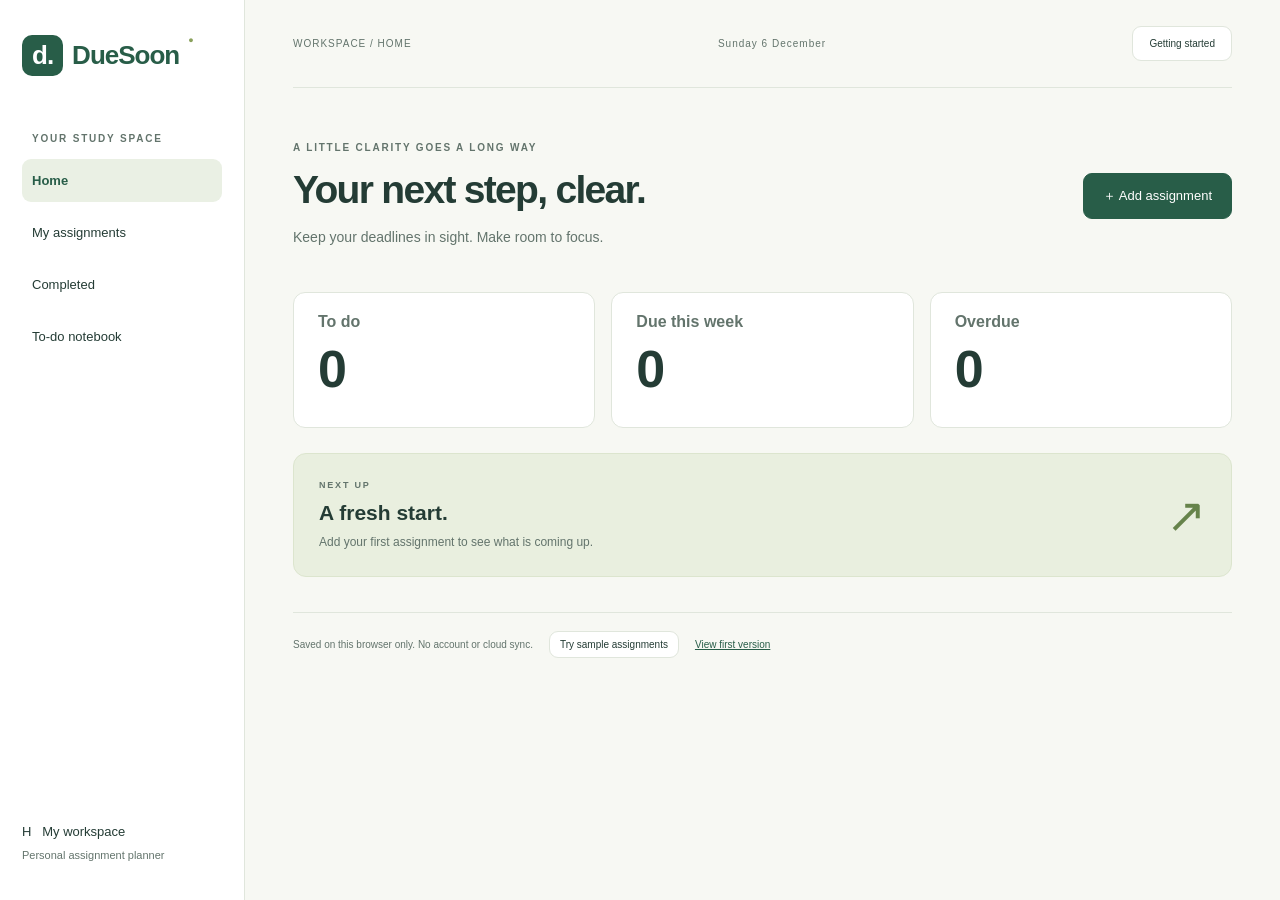
==== v3/index.html @ 5064c33e "Publish feedback-based DueSoon v3 with calendar filters and a personal notebook" ====
<!doctype html><html lang="en"><head><meta charset="UTF-8"><meta name="viewport" content="width=device-width,initial-scale=1"><title>DueSoon v3 · Assignment planner</title><style>:root{--ink:#243c35;--muted:#63746c;--green:#285d48;--line:#e0e6dc}*{box-sizing:border-box}body{margin:0;font-family:Inter,Segoe UI,Arial,sans-serif;background:#f7f8f3;color:var(--ink)}button,input,select{font:inherit}button{cursor:pointer;border:1px solid var(--line);background:#fff;color:var(--ink);padding:11px 16px;border-radius:9px}button:hover{background:#edf2e8}button:focus-visible,a:focus-visible,input:focus-visible,select:focus-visible{outline:3px solid #b4812a;outline-offset:3px}a{color:var(--green)}aside{position:fixed;inset:0 auto 0 0;width:245px;background:white;border-right:1px solid var(--line);padding:35px 22px;display:flex;flex-direction:column}.brand{display:flex;align-items:center;gap:9px;text-decoration:none;font-size:26px;font-weight:750;letter-spacing:-1px}.brand b{background:var(--green);color:white;border-radius:10px;padding:5px 10px}.brand span{font-size:9px;color:#8aa15c;align-self:flex-start}.eyebrow{font-size:10px;letter-spacing:1.8px;font-weight:750;color:var(--muted)}aside>.eyebrow{margin:55px 0 12px 10px}nav{display:grid;gap:9px}nav button{text-align:left;border:0;padding:14px 10px;font-size:13px}nav button.selected{background:#eaf0e4;color:var(--green);font-weight:650}.profile{margin-top:auto;font-size:13px}small{display:block;color:var(--muted);font-size:11px;line-height:1.6}.profile small{margin-top:8px}main{margin-left:245px;padding:0 48px 28px;max-width:1500px}header{height:88px;display:flex;align-items:center;justify-content:space-between;border-bottom:1px solid var(--line);font-size:10px;letter-spacing:1px;color:var(--muted)}.intro{display:flex;align-items:center;justify-content:space-between;margin:42px 0 30px;gap:20px}h1{font-size:39px;letter-spacing:-1.7px;font-weight:600;margin:12px 0}p{color:var(--muted);line-height:1.6;font-size:14px}.primary{background:var(--green);color:white;border-color:var(--green);font-size:13px;padding:13px 19px}.primary:hover{background:#194733}.stats{display:grid;grid-template-columns:repeat(3,1fr);gap:16px}.stats article{background:#fff;border:1px solid var(--line);border-radius:12px;padding:20px 24px;font-size:12px;color:var(--muted)}.stats strong{display:block;font-size:34px;font-weight:550;margin:8px 0;color:var(--ink)}.focus{margin:25px 0 35px;background:#e9efdf;border:1px solid #dce5ce;border-radius:13px;display:flex;align-items:center;justify-content:space-between;padding:20px 25px;gap:20px}.focus h2{font-size:21px;margin:8px 0;overflow-wrap:anywhere}.focus p{margin:4px 0;font-size:12px}.focus .eyebrow{font-size:9px}.focus>span{font-size:48px;font-weight:200;color:#66834b}.section-head{display:flex;align-items:center;justify-content:space-between;gap:20px}.section-head h2{font-size:20px;margin:0}.section-head p{font-size:12px;margin:7px 0 0}.section-head input{width:225px;border:1px solid var(--line);background:white;border-radius:9px;padding:12px;font-size:12px}.filters{display:flex;justify-content:space-between;align-items:center;margin:23px 0 12px;font-size:11px;color:var(--muted)}select{background:transparent;border:1px solid var(--line);padding:7px;border-radius:6px;margin-left:8px;font-size:12px}.task{background:white;border:1px solid var(--line);border-radius:10px;margin-bottom:10px;padding:18px;display:flex;align-items:center;gap:15px}.task input{width:19px;height:19px;accent-color:var(--green);cursor:pointer;flex-shrink:0}.task-info{flex:1;min-width:0}.task h3{font-size:14px;margin:0 0 6px;font-weight:600;overflow-wrap:anywhere}.task.done h3{text-decoration:line-through;color:var(--muted)}.task-meta{display:flex;gap:12px;flex-wrap:wrap;font-size:11px;color:var(--muted)}.badge{font-size:10px;border-radius:5px;padding:5px 8px;background:#eef1ea;white-space:nowrap}.badge.overdue{background:#fcece4;color:#9a4027}.badge.soon{background:#f5efd6;color:#746020}.actions{display:flex;gap:5px}.actions button{font-size:11px;padding:7px 9px;border:0;background:transparent}.actions button:hover{background:#eaf0e4}footer{display:flex;flex-wrap:wrap;align-items:center;gap:16px;border-top:1px solid var(--line);margin-top:32px;padding-top:18px;color:var(--muted);font-size:10px}footer button{font-size:10px;padding:7px 10px}.empty{text-align:center;border:1px dashed #c7d1c0;border-radius:12px;padding:35px 20px}.empty h3{font-size:18px}.empty p{font-size:13px}.empty-icon{font-size:32px}dialog{border:1px solid var(--line);border-radius:16px;padding:28px;width:470px;max-width:calc(100% - 24px);color:var(--ink)}dialog::backdrop{background:#18382a65;backdrop-filter:blur(3px)}.dialog-head{display:flex;justify-content:space-between;align-items:center;margin-bottom:20px}.dialog-head h2{margin:4px 0}.dialog-head .eyebrow{margin:0}.dialog-head button{border:0;font-size:24px;padding:4px 10px}form>label{display:block;margin:16px 0;font-size:12px;font-weight:600}form input{display:block;width:100%;border:1px solid #b5c2b1;border-radius:8px;padding:12px;margin-top:8px;color:var(--ink);background:white}.help{font-size:11px}.dialog-actions{display:flex;justify-content:flex-end;gap:10px;margin-top:24px}#form-error,#storage-warning{font-size:12px;color:#a23b20}#notice{position:fixed;bottom:25px;left:50%;transform:translateX(-50%);padding:14px 20px;background:#203e31;color:white;border-radius:10px;box-shadow:0 6px 25px #203e3130;max-width:90%;font-size:13px;z-index:5}#notice button{margin-left:15px;padding:6px 10px;font-size:12px}#notice[hidden]{display:none}
@media(max-width:1000px){aside{width:205px;padding:30px 15px}main{margin-left:205px;padding:0 25px 25px}h1{font-size:32px}.task{flex-wrap:wrap}.actions{margin-left:auto}}@media(max-width:720px){aside{position:static;width:auto;padding:18px 20px;border-right:0;border-bottom:1px solid var(--line)}.brand{font-size:22px}aside>.eyebrow,.profile{display:none}nav{display:flex;gap:4px;margin-top:18px}nav button{font-size:11px;padding:10px 8px;flex:1}main{margin:0;padding:0 18px 25px}header{height:55px;font-size:8px}.intro{align-items:flex-start;flex-direction:column;margin:27px 0 22px;gap:6px}h1{font-size:32px}.intro>div>p:last-child{font-size:12px}.stats{gap:7px}.stats article{padding:15px 11px;font-size:10px}.stats small{font-size:9px}.stats strong{font-size:27px}.focus{padding:17px;margin:20px 0 27px}.section-head{flex-direction:column;align-items:stretch;gap:14px}.section-head input{width:100%}.task{padding:13px;gap:10px}.task-info{flex-basis:65%}.task .badge{margin-left:29px}.task h3{font-size:13px}footer{font-size:9px;gap:10px}}

.stats article {font-size: 1rem; font-weight: 600}
.stats strong {font-size: clamp(2.5rem, 5vw, 3.25rem)}
#guide li {margin: 14px 0; line-height: 1.5}
#guide ol {padding-left: 22px}
.delete-action {background: #87392c; color: white}
.delete-action:hover {background: #702a20}

main.show-detail > :not(#detail-page):not(#storage-warning){display:none}
#detail-page{max-width:800px;margin:42px auto}
.back-link{display:inline-block;margin-bottom:32px}
.detail-panel{background:white;border:1px solid var(--line);border-radius:14px;padding:clamp(16px,4vw,32px)}
.detail-panel label{display:block;font-weight:650;margin:12px 0 8px}
.detail-panel select{margin:0 0 18px;padding:10px}
.detail-panel textarea{box-sizing:border-box;width:100%;padding:14px;font:inherit;color:var(--ink);border:1px solid #a7b8ac;border-radius:8px;resize:vertical}
.detail-panel p{font-size:12px}
.task{cursor:pointer}.assignment-link{color:inherit;text-decoration:none}.task:hover .assignment-link,.assignment-link:focus-visible{text-decoration:underline}
.progress-label{font-weight:600;color:var(--green)}

.progress-label {display:inline-flex;align-items:center;border-radius:6px;background:#edf0ed;color:#35453a;padding:3px 8px}
.progress-label.in-progress {background:#e0edff;color:#244e7c}
.progress-label.completed {background:#daefdf;color:#225838}
.task-meta {align-items:center}
[hidden]{display:none!important}#assignments-page,#notebook{margin:32px 0}.filters{flex-wrap:wrap;gap:12px}#notebook{max-width:850px}#scratchpad{line-height:1.75}.stats article{min-width:0}@media(max-width:720px){nav{display:grid;grid-template-columns:1fr 1fr}} </style></head><body>
<aside><a class="brand" href="#home"><b>d.</b> DueSoon<span>●</span></a><p class="eyebrow">YOUR STUDY SPACE</p><nav aria-label="Workspace"><button data-view="home">Home</button><button data-view="active">My assignments</button><button data-view="done">Completed</button><button data-view="notes">To-do notebook</button></nav><div class="profile">H &nbsp; My workspace<small>Personal assignment planner</small></div></aside>
<main><header><span id="breadcrumb">WORKSPACE / HOME</span><span id="today"></span><button type="button" id="guide-open">Getting started</button></header><section class="intro"><div><p class="eyebrow">A LITTLE CLARITY GOES A LONG WAY</p><h1>Your next step, clear.</h1><p>Keep your deadlines in sight. Make room to focus.</p></div><button class="primary" id="add">＋ Add assignment</button></section>
<section class="stats"><article>To do<strong id="active-count">0</strong></article><article>Due this week<strong id="week-count">0</strong></article><article>Overdue<strong id="late-count">0</strong></article></section>
<section class="focus"><div><p class="eyebrow">NEXT UP</p><h2 id="next-title">A fresh start.</h2><p id="next-detail"></p></div><span aria-hidden="true">↗</span></section>
<section id="assignments-page"><div class="section-head"><div><h2 id="list-heading">My assignments</h2><p id="list-caption">Sorted by deadline, earliest first.</p></div><input type="search" id="search" aria-label="Search assignments" placeholder="Search assignments…"></div><div class="filters"><label id="period-control">Due date <select id="period"><option value="all">All dates</option><option value="week">This week</option><option value="month">This month</option><option value="year">This year</option></select></label><label>Course <select id="course-filter"><option value="">All courses</option></select></label><span id="result-count"></span></div><div id="list"></div></section>
<section id="notebook" hidden><p class="eyebrow">PERSONAL WORKSPACE</p><h1>To-do notebook</h1><div class="detail-panel"><label for="scratchpad">My notes</label><textarea rows="12" id="scratchpad" placeholder="Write a to-do, an idea or a reminder…"></textarea><p role="status" id="note-state">Saved in this browser as you type.</p></div></section><section id="detail-page" hidden aria-labelledby="detail-heading">
  <a href="#active" class="back-link">← Back to assignments</a>
  <p class="eyebrow">ASSIGNMENT DETAILS</p>
  <h1 id="detail-heading" tabindex="-1"></h1>
  <p id="detail-context"></p>
  <div class="detail-panel">
    <label for="detail-status">Progress status</label>
    <select id="detail-status">
      <option value="not-started">Not started</option>
      <option value="in-progress">In progress</option>
      <option value="completed">Completed</option>
    </select>
    <label for="detail-notes">Assignment details</label>
    <textarea id="detail-notes" rows="8" placeholder="Write your notes, assignment requirements or useful links here."></textarea>
    <p id="detail-saved" role="status">Changes are saved on this browser.</p>
  </div>
</section>
<footer><span>Saved on this browser only. No account or cloud sync.</span><button id="demo">Try sample assignments</button><a href="https://yumiut.github.io/duesoon/v1/">View first version</a></footer><p id="storage-warning" role="alert" hidden></p></main>
<dialog id="guide" aria-labelledby="guide-title">
<h2 id="guide-title">Getting started</h2>
<ol><li><strong>Add an assignment.</strong> Choose Add assignment and enter its title, course and due date.</li>
<li><strong>Find your next deadline.</strong> My assignments lists unfinished work in deadline order. Use search or the course filter to narrow the list.</li>
<li><strong>Finish or correct a task.</strong> Open My assignments and filter by course, this week (Monday to Sunday), month or year. Use To-do notebook for personal notes. Select an assignment to write notes or set its progress. Tick its checkbox to move it to Completed. Use Edit to correct it, or uncheck it in Completed to reopen it.</li></ol>
<button id="guide-close" type="button">Got it</button></dialog>
<dialog id="delete-dialog" aria-labelledby="delete-title" aria-describedby="delete-summary">
<h2 id="delete-title">Delete assignment?</h2><p id="delete-summary"></p>
<form method="dialog" class="dialog-actions"><button value="cancel" autofocus>Keep assignment</button><button value="delete" class="delete-action">Delete assignment</button></form></dialog>
<dialog id="editor" aria-labelledby="dialog-title"><form id="task-form"><div class="dialog-head"><div><p class="eyebrow">MAKE A LITTLE PLAN</p><h2 id="dialog-title">Add assignment</h2></div><button id="close" type="button" aria-label="Close">×</button></div><label>Assignment title<input id="title" required maxlength="100" placeholder="e.g. Interface redesign"></label><label>Course<input id="course" required maxlength="60" list="courses" placeholder="e.g. GUI Design"></label><datalist id="courses"></datalist><label>Due date<input id="due" type="date" required min="2000-01-01" max="2100-12-31"></label><p class="help">Dates use your device's local calendar. A task becomes overdue the next day. Past dates are allowed for catch-up work.</p><p id="form-error" role="alert"></p><div class="dialog-actions"><button id="cancel" type="button">Cancel</button><button type="submit" class="primary">Save assignment</button></div></form></dialog>
<div id="notice" role="status" aria-live="polite" hidden><span id="notice-text"></span><button id="undo" hidden>Undo delete</button><button id="dismiss" aria-label="Dismiss message">×</button></div><script>'use strict';
const $=s=>document.querySelector(s),KEY='duesoon-v2';let tasks=[],view='active',editing=null,removed=null;
const dateString=d=>`${d.getFullYear()}-${String(d.getMonth()+1).padStart(2,'0')}-${String(d.getDate()).padStart(2,'0')}`;
const today=()=>dateString(new Date());
const daysUntil=s=>{const a=s.split('-').map(Number),b=today().split('-').map(Number);return Math.round((Date.UTC(a[0],a[1]-1,a[2])-Date.UTC(b[0],b[1]-1,b[2]))/86400000)};
const validDate=s=>/^\d{4}-\d{2}-\d{2}$/.test(s)&&s>='2000-01-01'&&s<='2100-12-31'&&dateString(new Date(s+'T12:00:00'))===s;
const validTask=t=>t&&typeof t.id==='string'&&typeof t.title==='string'&&t.title.trim()&&t.title.length<=100&&typeof t.course==='string'&&t.course.trim()&&t.course.length<=60&&typeof t.done==='boolean'&&validDate(t.due);
function storageWarning(){const p=$('#storage-warning');p.hidden=false;p.textContent='Browser storage is unavailable or contains unreadable data. Changes may last only for this session. Keep a separate copy of important deadlines.'}
try{const raw=localStorage.getItem(KEY);if(raw){const value=JSON.parse(raw);if(!Array.isArray(value)||!value.every(validTask))throw Error('Invalid data');tasks=value}}catch{storageWarning()}
function save(){try{localStorage.setItem(KEY,JSON.stringify(tasks))}catch{storageWarning()}}
function tell(message,undo=false){$('#notice-text').textContent=message;$('#notice').hidden=false;$('#undo').hidden=!undo}
function el(tag,cls,text){const e=document.createElement(tag);if(cls)e.className=cls;if(text!==undefined)e.textContent=text;return e}
const longDate=s=>new Date(s+'T12:00:00').toLocaleDateString('en-GB',{day:'numeric',month:'short',year:'numeric'});
function dueLabel(t){const n=daysUntil(t.due);return t.done?'Completed':n<0?`${Math.abs(n)} day${n===-1?'':'s'} overdue`:n===0?'Due today':n===1?'Due tomorrow':`Due in ${n} days`}
function render(){
 $('#today').textContent=new Date().toLocaleDateString('en-GB',{weekday:'long',day:'numeric',month:'long'});
 const active=tasks.filter(t=>!t.done),week=active.filter(t=>matchesPeriod(t.due,'week'));
 $('#active-count').textContent=active.length;$('#week-count').textContent=week.length;$('#late-count').textContent=active.filter(t=>daysUntil(t.due)<0).length;
 const next=[...active].sort((a,b)=>a.due.localeCompare(b.due))[0];$('#next-title').textContent=next?next.title:tasks.length?'All caught up.':'A fresh start.';$('#next-detail').textContent=next?`${next.course} · ${dueLabel(next)} · ${longDate(next.due)}`:tasks.length?'Your completed work is waiting in the Completed view.':'Add your first assignment to see what is coming up.';
 const cf=$('#course-filter'),selected=cf.value,courses=[...new Set(tasks.map(t=>t.course))].sort();cf.replaceChildren(new Option('All courses',''));$('#courses').replaceChildren();for(const c of courses){cf.add(new Option(c,c));$('#courses').append(new Option(c,c))}cf.value=courses.includes(selected)?selected:'';
 const q=$('#search').value.trim().toLowerCase();const visible=tasks.filter(t=>(view==='done'?t.done:!t.done && matchesPeriod(t.due,$('#period').value))&&(!cf.value||t.course===cf.value)&&`${t.title} ${t.course}`.toLowerCase().includes(q)).sort((a,b)=>a.due.localeCompare(b.due));
 $('#list-heading').textContent=view==='done'?'Completed assignments':'My assignments';
 $('#list-caption').textContent=view==='active'&&$('#period').value==='week'?'Monday through Sunday, earliest deadline first.':'Sorted by deadline, earliest first.';
 $('#result-count').textContent=`${visible.length} assignment${visible.length===1?'':'s'}`;
 const list=$('#list');list.replaceChildren();for(const t of visible){const row=el('article','task'+(t.done?' done':''));const check=el('input');check.type='checkbox';check.checked=t.done;check.setAttribute('aria-label',`${t.done?'Reopen':'Complete'} ${t.title}`);check.addEventListener('change',()=>{t.done=check.checked;t.progress=t.done?"completed":"not-started";save();render();tell(t.done?'Assignment completed. Find it in Completed.':'Assignment reopened.')});const info=el('div','task-info');info.append(detailHeading(t));const meta=el('div','task-meta');meta.append(el('span','',t.course),el('span','',longDate(t.due)),el('span','progress-label '+progressOf(t),'Progress: '+progressLabel(t)));info.append(meta);const n=daysUntil(t.due);const badge=el('span','badge'+(!t.done&&n<0?' overdue':!t.done&&n<=2?' soon':''),dueLabel(t));const actions=el('div','actions');for(const [label,fn] of [['Edit',()=>openEditor(t)],['Delete',()=>askToDelete(t)]]){const b=el('button','',label);b.setAttribute('aria-label',`${label} ${t.title}`);b.onclick=fn;actions.append(b)}row.append(check,info,badge,actions);list.append(row)}
 if(!visible.length){const e=el('div','empty');e.append(el('div','empty-icon','◫'),el('h3','',q||cf.value||(view==='active'&&$('#period').value!=='all')?'No matching assignments':view==='done'?'Small wins will live here':'Make room for your first task'),el('p','',q||cf.value||(view==='active'&&$('#period').value!=='all')?'Try a different date range, course or search.':view==='done'?'Mark an assignment complete to move it here.':'Add a course, a title and a date. Start there.'));if(view==='active'&&!q&&!cf.value){const b=el('button','primary','＋ Add assignment');b.onclick=()=>openEditor();e.append(b)}list.append(e)}
 $('#demo').hidden=tasks.length>0;
}
function openEditor(t){editing=t?t.id:null;$('#task-form').reset();$('#dialog-title').textContent=t?'Edit assignment':'Add assignment';$('#form-error').textContent='';if(t){$('#title').value=t.title;$('#course').value=t.course;$('#due').value=t.due}$('#editor').showModal();$('#title').focus()}
$('#add').onclick=()=>openEditor();$('#close').onclick=$('#cancel').onclick=()=>$('#editor').close();
$('#task-form').onsubmit=e=>{e.preventDefault();const title=$('#title').value.trim(),course=$('#course').value.trim(),due=$('#due').value;if(!title||!course||!validDate(due)){$('#form-error').textContent='Enter a title, a course and a valid date between 2000 and 2100.';return}if(editing){Object.assign(tasks.find(t=>t.id===editing),{title,course,due})}else tasks.push({id:crypto.randomUUID(),title,course,due,done:false});save();$('#editor').close();view=editing&&tasks.find(t=>t.id===editing)?.done?'done':'active';$('#period').value='all';location.hash=view;$('#search').value='';$('#course-filter').value='';updateNav();render();tell(editing?'Assignment updated.':'Assignment added and saved on this browser.')};
function updateNav(){document.querySelectorAll('[data-view]').forEach(b=>{b.classList.toggle('selected',b.dataset.view===view);b.setAttribute('aria-pressed',String(b.dataset.view===view))})}
 document.querySelectorAll('[data-view]').forEach(b=>b.onclick=()=>{location.hash=b.dataset.view});$('#search').oninput=render;$('#course-filter').onchange=render;
$('#undo').onclick=()=>{if(removed){tasks.splice(Math.min(removed.index,tasks.length),0,removed.task);removed=null;save();render();tell('Assignment restored.')}};
$('#demo').onclick=()=>{if(tasks.length)return;const date=n=>{const d=new Date();d.setDate(d.getDate()+n);return dateString(d)};tasks=[['Interface redesign','GUI Design',1,false],['Reading reflection','Academic Writing',4,false],['Practice exercises','Mathematics',-2,false],['Project outline','Software Engineering',7,false],['Research notes','GUI Design',-1,true]].map(([title,course,n,done])=>({id:crypto.randomUUID(),title,course,due:date(n),done}));save();render();tell('Sample assignments added. These are fictional examples you can edit or delete.')};
window.addEventListener('focus',render);setInterval(render,60000);updateNav();render();

$('#dismiss').onclick=()=>{$('#notice').hidden=true};

let deletionCandidate = null;
function askToDelete(task) {
  deletionCandidate = task;
  const dialog = $('#delete-dialog');
  dialog.returnValue = '';
  $('#delete-summary').textContent = 'Remove “' + task.title + '” from ' + task.course + '?';
  dialog.showModal();
}
$('#delete-dialog').addEventListener('close', () => {
  const task = deletionCandidate;
  deletionCandidate = null;
  if (!task || $('#delete-dialog').returnValue !== 'delete') return;
  removed = {task: {...task}, index: tasks.indexOf(task)};
  tasks = tasks.filter(item => item.id !== task.id);
  save();
  render();
  tell('Assignment deleted.', true);
});
$('#guide-open').onclick = () => $('#guide').showModal();
$('#guide-close').onclick = () => $('#guide').close();
function progressOf(task) {
  if (task.done) return 'completed';
  return task.progress === 'in-progress' ? 'in-progress' : 'not-started';
}

function progressLabel(task) {
  return {'not-started':'Not started', 'in-progress':'In progress', completed:'Completed'}[progressOf(task)];
}

function detailUrl(task) {
  return '#assignment/' + encodeURIComponent(task.id);
}

function detailHeading(task) {
  const heading = el('h3');
  const link = el('a', 'assignment-link', task.title);
  link.href = detailUrl(task);
  heading.append(link);
  return heading;
}

let openTask = null;
function showRoute() {
  const detailRoute = location.hash.startsWith('#assignment/');
  const route = location.hash.slice(1);
  if (!detailRoute) view = ['home','active','done','notes'].includes(route) ? route : 'home';
  openTask = detailRoute ? tasks.find(task => detailUrl(task) === location.hash) : null;
  const detailPage = $('#detail-page');
  detailPage.hidden = !openTask;
  const pageName = openTask ? 'detail' : view;
  document.querySelectorAll('.intro,.stats,.focus').forEach(section => section.hidden = pageName !== 'home');
  $('#assignments-page').hidden = !['active','done'].includes(pageName);
  $('#notebook').hidden = pageName !== 'notes';
  $('#period-control').hidden = pageName !== 'active';
  $('.back-link').href = view === 'done' ? '#done' : '#active';
  $('#breadcrumb').textContent = 'WORKSPACE / ' + ({home:'HOME',active:'MY ASSIGNMENTS',done:'COMPLETED',notes:'TO-DO NOTEBOOK',detail:'ASSIGNMENT DETAILS'}[pageName]);
  updateNav();
  window.scrollTo(0,0);
  document.querySelector('main').classList.toggle('show-detail', Boolean(openTask));
  if (!openTask) {
    if (detailRoute) tell('This assignment is unavailable in this browser.');
    render();
    return;
  }
  $('#notice').hidden = true;
  $('#detail-heading').textContent = openTask.title;
  $('#detail-context').textContent = openTask.course + ' · Due ' + longDate(openTask.due);
  $('#detail-status').value = progressOf(openTask);
  $('#detail-notes').value = openTask.notes || '';
  $('#detail-saved').textContent = 'Changes are saved on this browser.';
  $('#detail-heading').focus();
  window.scrollTo(0, 0);
}

function persistDetails() {
  save();
  $('#detail-saved').textContent = $('#storage-warning').hidden
    ? 'Saved on this browser.' : 'Browser storage is unavailable. Copy your notes before closing.';
}

$('#detail-notes').addEventListener('input', () => {
  openTask.notes = $('#detail-notes').value;
  persistDetails();
});
$('#detail-status').addEventListener('change', () => {
  openTask.progress = $('#detail-status').value;
  openTask.done = openTask.progress === 'completed';
  persistDetails();
  render();
});
$('#list').addEventListener('click', event => {
  if (event.target.closest('input, button, a')) return;
  const link = event.target.closest('.task')?.querySelector('.assignment-link');
  if (link) location.hash = link.hash;
});
window.addEventListener('hashchange', showRoute);
showRoute();

let visibleView = openTask ? location.hash : view;
function animateNavigation() {
  const destination = openTask ? location.hash : view;
  if (visibleView === destination) return;
  const fromDetails = visibleView.startsWith('#assignment/');
  visibleView = destination;
  if (window.matchMedia('(prefers-reduced-motion: reduce)').matches) return;
  const surface = openTask ? $('#detail-page') : view === 'home' ? $('.intro') : view === 'notes' ? $('#notebook') : $('#assignments-page');
  surface.animate(
    [{opacity: 0.4, transform: 'translateY(6px)'}, {opacity: 1, transform: 'translateY(0)'}],
    {duration: 180, easing: 'ease-out'}
  );
}
window.addEventListener('hashchange', animateNavigation);


function matchesPeriod(due, period, reference = new Date()) {
  const current = dateString(reference);
  if (period === 'year') return due.slice(0,4) === current.slice(0,4);
  if (period === 'month') return due.slice(0,7) === current.slice(0,7);
  if (period !== 'week') return true;
  const monday = new Date(reference);
  monday.setDate(reference.getDate() - (reference.getDay()+6)%7);
  const sunday = new Date(monday);
  sunday.setDate(monday.getDate()+6);
  return due >= dateString(monday) && due <= dateString(sunday);
}
$('#period').onchange = render;
const notebookKey = 'duesoon-personal-notebook';
try {
  $('#scratchpad').value = localStorage.getItem(notebookKey) || '';
} catch {
  $('#note-state').textContent = 'Storage is unavailable. Copy your notes before leaving.';
}
$('#scratchpad').addEventListener('input', event => {
  try {
    localStorage.setItem(notebookKey, event.target.value);
    $('#note-state').textContent = 'Saved on this browser.';
  } catch {
    $('#note-state').textContent = 'Unable to save. Copy your notes before leaving.';
  }
});
</script></body></html>
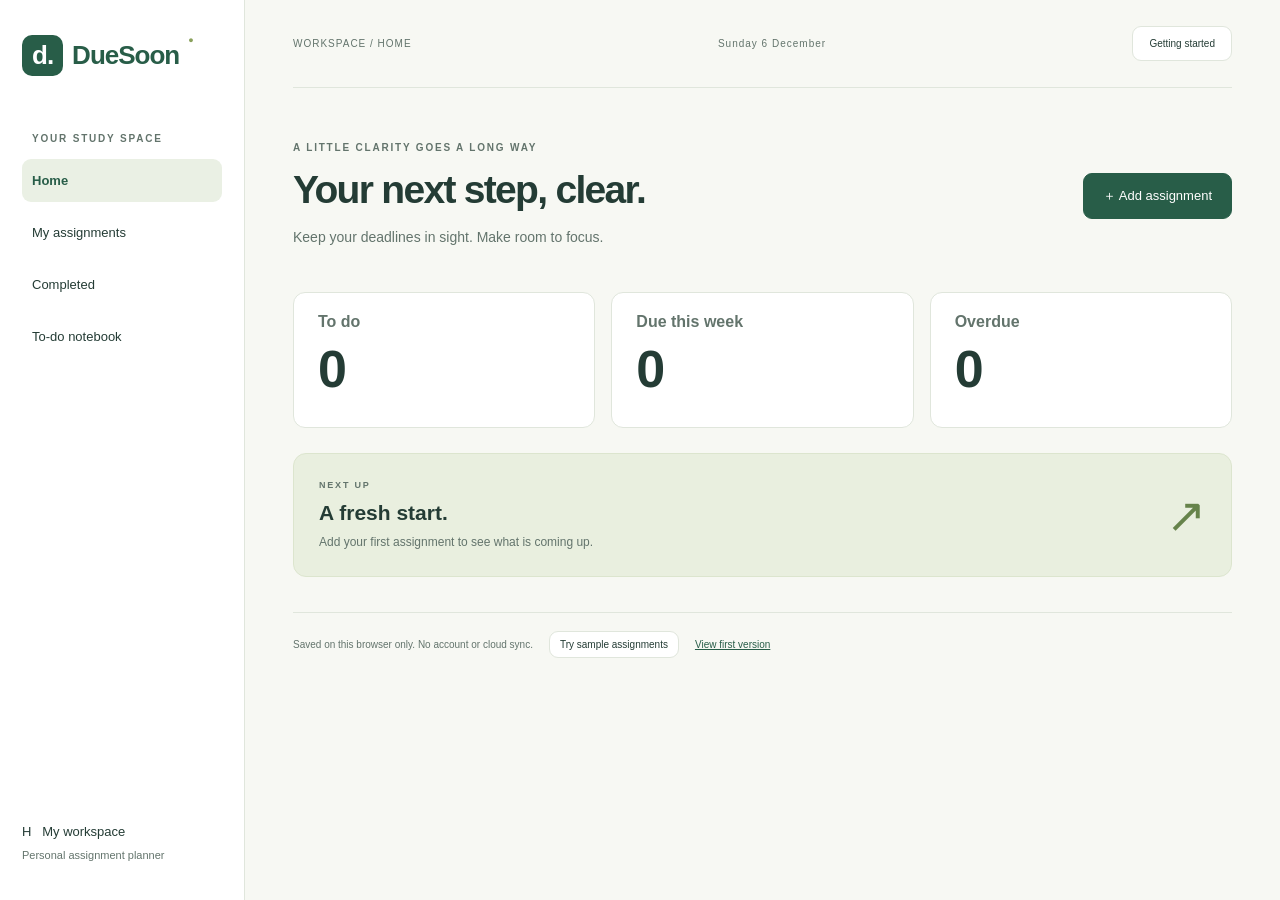
==== commit 929d3052: "Link Next up to My assignments and clarify delete prompt" ====
--- a/v3/index.html
+++ b/v3/index.html
@@ -23,11 +23,11 @@
 .progress-label.in-progress {background:#e0edff;color:#244e7c}
 .progress-label.completed {background:#daefdf;color:#225838}
 .task-meta {align-items:center}
-[hidden]{display:none!important}#assignments-page,#notebook{margin:32px 0}.filters{flex-wrap:wrap;gap:12px}#notebook{max-width:850px}#scratchpad{line-height:1.75}.stats article{min-width:0}@media(max-width:720px){nav{display:grid;grid-template-columns:1fr 1fr}} </style></head><body>
+[hidden]{display:none!important}#assignments-page,#notebook{margin:32px 0}.filters{flex-wrap:wrap;gap:12px}#notebook{max-width:850px}#scratchpad{line-height:1.75}.stats article{min-width:0}@media(max-width:720px){nav{display:grid;grid-template-columns:1fr 1fr}} .focus{text-decoration:none;color:var(--ink)}.focus:hover{border-color:#80996a}.focus:focus-visible{outline:3px solid #b4812a;outline-offset:3px}</style></head><body>
 <aside><a class="brand" href="#home"><b>d.</b> DueSoon<span>●</span></a><p class="eyebrow">YOUR STUDY SPACE</p><nav aria-label="Workspace"><button data-view="home">Home</button><button data-view="active">My assignments</button><button data-view="done">Completed</button><button data-view="notes">To-do notebook</button></nav><div class="profile">H &nbsp; My workspace<small>Personal assignment planner</small></div></aside>
 <main><header><span id="breadcrumb">WORKSPACE / HOME</span><span id="today"></span><button type="button" id="guide-open">Getting started</button></header><section class="intro"><div><p class="eyebrow">A LITTLE CLARITY GOES A LONG WAY</p><h1>Your next step, clear.</h1><p>Keep your deadlines in sight. Make room to focus.</p></div><button class="primary" id="add">＋ Add assignment</button></section>
 <section class="stats"><article>To do<strong id="active-count">0</strong></article><article>Due this week<strong id="week-count">0</strong></article><article>Overdue<strong id="late-count">0</strong></article></section>
-<section class="focus"><div><p class="eyebrow">NEXT UP</p><h2 id="next-title">A fresh start.</h2><p id="next-detail"></p></div><span aria-hidden="true">↗</span></section>
+<a class="focus" href="#active" aria-label="Next up: open My assignments"><div><p class="eyebrow">NEXT UP</p><h2 id="next-title">A fresh start.</h2><p id="next-detail"></p></div><span aria-hidden="true">↗</span></a>
 <section id="assignments-page"><div class="section-head"><div><h2 id="list-heading">My assignments</h2><p id="list-caption">Sorted by deadline, earliest first.</p></div><input type="search" id="search" aria-label="Search assignments" placeholder="Search assignments…"></div><div class="filters"><label id="period-control">Due date <select id="period"><option value="all">All dates</option><option value="week">This week</option><option value="month">This month</option><option value="year">This year</option></select></label><label>Course <select id="course-filter"><option value="">All courses</option></select></label><span id="result-count"></span></div><div id="list"></div></section>
 <section id="notebook" hidden><p class="eyebrow">PERSONAL WORKSPACE</p><h1>To-do notebook</h1><div class="detail-panel"><label for="scratchpad">My notes</label><textarea rows="12" id="scratchpad" placeholder="Write a to-do, an idea or a reminder…"></textarea><p role="status" id="note-state">Saved in this browser as you type.</p></div></section><section id="detail-page" hidden aria-labelledby="detail-heading">
   <a href="#active" class="back-link">← Back to assignments</a>
@@ -54,7 +54,7 @@
 <li><strong>Finish or correct a task.</strong> Open My assignments and filter by course, this week (Monday to Sunday), month or year. Use To-do notebook for personal notes. Select an assignment to write notes or set its progress. Tick its checkbox to move it to Completed. Use Edit to correct it, or uncheck it in Completed to reopen it.</li></ol>
 <button id="guide-close" type="button">Got it</button></dialog>
 <dialog id="delete-dialog" aria-labelledby="delete-title" aria-describedby="delete-summary">
-<h2 id="delete-title">Delete assignment?</h2><p id="delete-summary"></p>
+<h2 id="delete-title">Are you sure you want to delete this assignment?</h2><p id="delete-summary"></p>
 <form method="dialog" class="dialog-actions"><button value="cancel" autofocus>Keep assignment</button><button value="delete" class="delete-action">Delete assignment</button></form></dialog>
 <dialog id="editor" aria-labelledby="dialog-title"><form id="task-form"><div class="dialog-head"><div><p class="eyebrow">MAKE A LITTLE PLAN</p><h2 id="dialog-title">Add assignment</h2></div><button id="close" type="button" aria-label="Close">×</button></div><label>Assignment title<input id="title" required maxlength="100" placeholder="e.g. Interface redesign"></label><label>Course<input id="course" required maxlength="60" list="courses" placeholder="e.g. GUI Design"></label><datalist id="courses"></datalist><label>Due date<input id="due" type="date" required min="2000-01-01" max="2100-12-31"></label><p class="help">Dates use your device's local calendar. A task becomes overdue the next day. Past dates are allowed for catch-up work.</p><p id="form-error" role="alert"></p><div class="dialog-actions"><button id="cancel" type="button">Cancel</button><button type="submit" class="primary">Save assignment</button></div></form></dialog>
 <div id="notice" role="status" aria-live="polite" hidden><span id="notice-text"></span><button id="undo" hidden>Undo delete</button><button id="dismiss" aria-label="Dismiss message">×</button></div><script>'use strict';
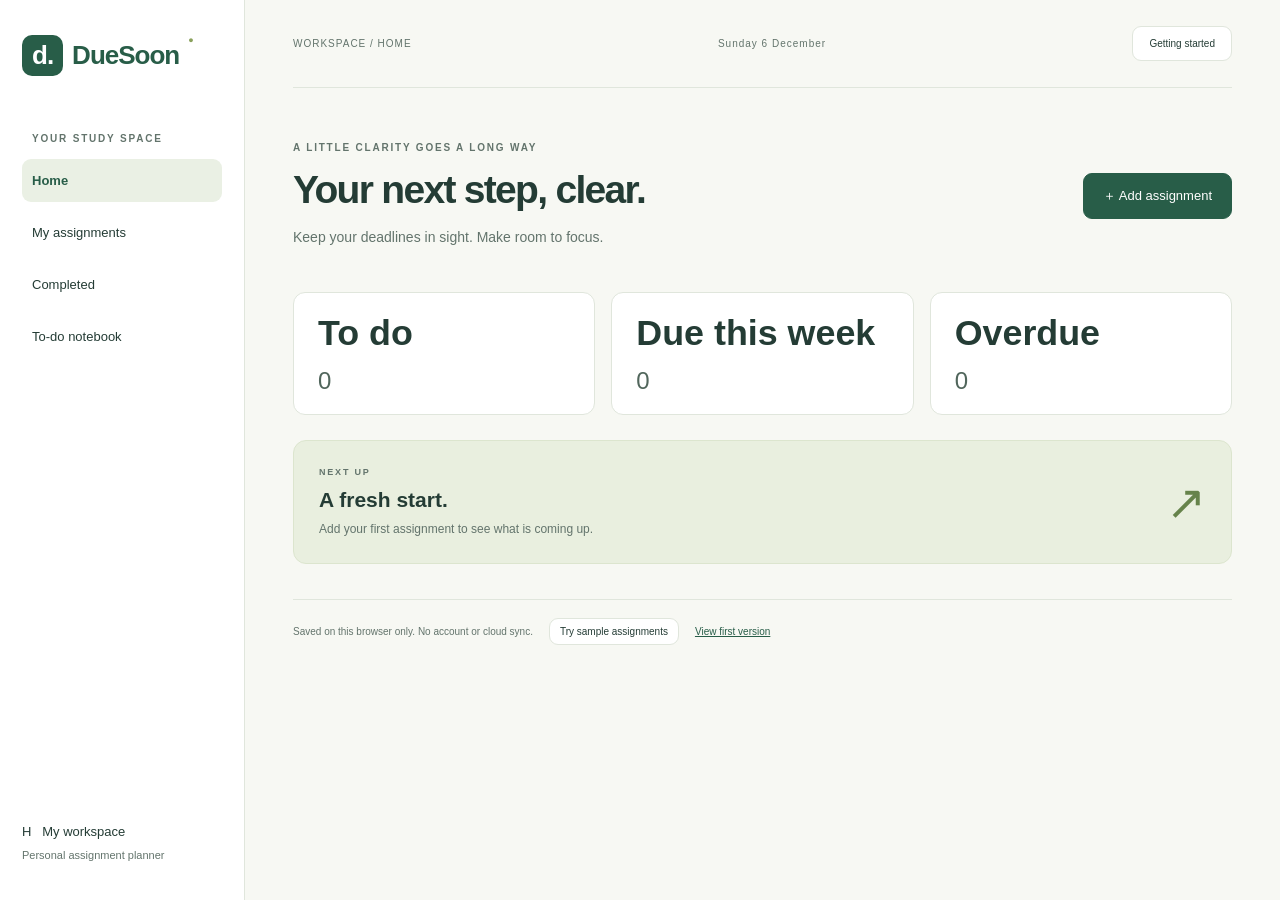
==== commit 10a6ffb3: "Emphasize dashboard labels over assignment counts" ====
--- a/v3/index.html
+++ b/v3/index.html
@@ -1,8 +1,9 @@
 <!doctype html><html lang="en"><head><meta charset="UTF-8"><meta name="viewport" content="width=device-width,initial-scale=1"><title>DueSoon v3 · Assignment planner</title><style>:root{--ink:#243c35;--muted:#63746c;--green:#285d48;--line:#e0e6dc}*{box-sizing:border-box}body{margin:0;font-family:Inter,Segoe UI,Arial,sans-serif;background:#f7f8f3;color:var(--ink)}button,input,select{font:inherit}button{cursor:pointer;border:1px solid var(--line);background:#fff;color:var(--ink);padding:11px 16px;border-radius:9px}button:hover{background:#edf2e8}button:focus-visible,a:focus-visible,input:focus-visible,select:focus-visible{outline:3px solid #b4812a;outline-offset:3px}a{color:var(--green)}aside{position:fixed;inset:0 auto 0 0;width:245px;background:white;border-right:1px solid var(--line);padding:35px 22px;display:flex;flex-direction:column}.brand{display:flex;align-items:center;gap:9px;text-decoration:none;font-size:26px;font-weight:750;letter-spacing:-1px}.brand b{background:var(--green);color:white;border-radius:10px;padding:5px 10px}.brand span{font-size:9px;color:#8aa15c;align-self:flex-start}.eyebrow{font-size:10px;letter-spacing:1.8px;font-weight:750;color:var(--muted)}aside>.eyebrow{margin:55px 0 12px 10px}nav{display:grid;gap:9px}nav button{text-align:left;border:0;padding:14px 10px;font-size:13px}nav button.selected{background:#eaf0e4;color:var(--green);font-weight:650}.profile{margin-top:auto;font-size:13px}small{display:block;color:var(--muted);font-size:11px;line-height:1.6}.profile small{margin-top:8px}main{margin-left:245px;padding:0 48px 28px;max-width:1500px}header{height:88px;display:flex;align-items:center;justify-content:space-between;border-bottom:1px solid var(--line);font-size:10px;letter-spacing:1px;color:var(--muted)}.intro{display:flex;align-items:center;justify-content:space-between;margin:42px 0 30px;gap:20px}h1{font-size:39px;letter-spacing:-1.7px;font-weight:600;margin:12px 0}p{color:var(--muted);line-height:1.6;font-size:14px}.primary{background:var(--green);color:white;border-color:var(--green);font-size:13px;padding:13px 19px}.primary:hover{background:#194733}.stats{display:grid;grid-template-columns:repeat(3,1fr);gap:16px}.stats article{background:#fff;border:1px solid var(--line);border-radius:12px;padding:20px 24px;font-size:12px;color:var(--muted)}.stats strong{display:block;font-size:34px;font-weight:550;margin:8px 0;color:var(--ink)}.focus{margin:25px 0 35px;background:#e9efdf;border:1px solid #dce5ce;border-radius:13px;display:flex;align-items:center;justify-content:space-between;padding:20px 25px;gap:20px}.focus h2{font-size:21px;margin:8px 0;overflow-wrap:anywhere}.focus p{margin:4px 0;font-size:12px}.focus .eyebrow{font-size:9px}.focus>span{font-size:48px;font-weight:200;color:#66834b}.section-head{display:flex;align-items:center;justify-content:space-between;gap:20px}.section-head h2{font-size:20px;margin:0}.section-head p{font-size:12px;margin:7px 0 0}.section-head input{width:225px;border:1px solid var(--line);background:white;border-radius:9px;padding:12px;font-size:12px}.filters{display:flex;justify-content:space-between;align-items:center;margin:23px 0 12px;font-size:11px;color:var(--muted)}select{background:transparent;border:1px solid var(--line);padding:7px;border-radius:6px;margin-left:8px;font-size:12px}.task{background:white;border:1px solid var(--line);border-radius:10px;margin-bottom:10px;padding:18px;display:flex;align-items:center;gap:15px}.task input{width:19px;height:19px;accent-color:var(--green);cursor:pointer;flex-shrink:0}.task-info{flex:1;min-width:0}.task h3{font-size:14px;margin:0 0 6px;font-weight:600;overflow-wrap:anywhere}.task.done h3{text-decoration:line-through;color:var(--muted)}.task-meta{display:flex;gap:12px;flex-wrap:wrap;font-size:11px;color:var(--muted)}.badge{font-size:10px;border-radius:5px;padding:5px 8px;background:#eef1ea;white-space:nowrap}.badge.overdue{background:#fcece4;color:#9a4027}.badge.soon{background:#f5efd6;color:#746020}.actions{display:flex;gap:5px}.actions button{font-size:11px;padding:7px 9px;border:0;background:transparent}.actions button:hover{background:#eaf0e4}footer{display:flex;flex-wrap:wrap;align-items:center;gap:16px;border-top:1px solid var(--line);margin-top:32px;padding-top:18px;color:var(--muted);font-size:10px}footer button{font-size:10px;padding:7px 10px}.empty{text-align:center;border:1px dashed #c7d1c0;border-radius:12px;padding:35px 20px}.empty h3{font-size:18px}.empty p{font-size:13px}.empty-icon{font-size:32px}dialog{border:1px solid var(--line);border-radius:16px;padding:28px;width:470px;max-width:calc(100% - 24px);color:var(--ink)}dialog::backdrop{background:#18382a65;backdrop-filter:blur(3px)}.dialog-head{display:flex;justify-content:space-between;align-items:center;margin-bottom:20px}.dialog-head h2{margin:4px 0}.dialog-head .eyebrow{margin:0}.dialog-head button{border:0;font-size:24px;padding:4px 10px}form>label{display:block;margin:16px 0;font-size:12px;font-weight:600}form input{display:block;width:100%;border:1px solid #b5c2b1;border-radius:8px;padding:12px;margin-top:8px;color:var(--ink);background:white}.help{font-size:11px}.dialog-actions{display:flex;justify-content:flex-end;gap:10px;margin-top:24px}#form-error,#storage-warning{font-size:12px;color:#a23b20}#notice{position:fixed;bottom:25px;left:50%;transform:translateX(-50%);padding:14px 20px;background:#203e31;color:white;border-radius:10px;box-shadow:0 6px 25px #203e3130;max-width:90%;font-size:13px;z-index:5}#notice button{margin-left:15px;padding:6px 10px;font-size:12px}#notice[hidden]{display:none}
 @media(max-width:1000px){aside{width:205px;padding:30px 15px}main{margin-left:205px;padding:0 25px 25px}h1{font-size:32px}.task{flex-wrap:wrap}.actions{margin-left:auto}}@media(max-width:720px){aside{position:static;width:auto;padding:18px 20px;border-right:0;border-bottom:1px solid var(--line)}.brand{font-size:22px}aside>.eyebrow,.profile{display:none}nav{display:flex;gap:4px;margin-top:18px}nav button{font-size:11px;padding:10px 8px;flex:1}main{margin:0;padding:0 18px 25px}header{height:55px;font-size:8px}.intro{align-items:flex-start;flex-direction:column;margin:27px 0 22px;gap:6px}h1{font-size:32px}.intro>div>p:last-child{font-size:12px}.stats{gap:7px}.stats article{padding:15px 11px;font-size:10px}.stats small{font-size:9px}.stats strong{font-size:27px}.focus{padding:17px;margin:20px 0 27px}.section-head{flex-direction:column;align-items:stretch;gap:14px}.section-head input{width:100%}.task{padding:13px;gap:10px}.task-info{flex-basis:65%}.task .badge{margin-left:29px}.task h3{font-size:13px}footer{font-size:9px;gap:10px}}
 
-.stats article {font-size: 1rem; font-weight: 600}
-.stats strong {font-size: clamp(2.5rem, 5vw, 3.25rem)}
+.stats article {font-size: clamp(1.45rem, 2.8vw, 2.25rem); font-weight: 700; line-height: 1.15; color: var(--ink)}
+.stats strong {font-size: clamp(1.125rem, 2vw, 1.5rem); font-weight: 500; color: #51665c; margin: 12px 0 0}
+@media(max-width:600px){.stats{grid-template-columns:1fr}.stats article{display:flex;justify-content:space-between;align-items:center;gap:12px}.stats strong{margin:0}}
 #guide li {margin: 14px 0; line-height: 1.5}
 #guide ol {padding-left: 22px}
 .delete-action {background: #87392c; color: white}
